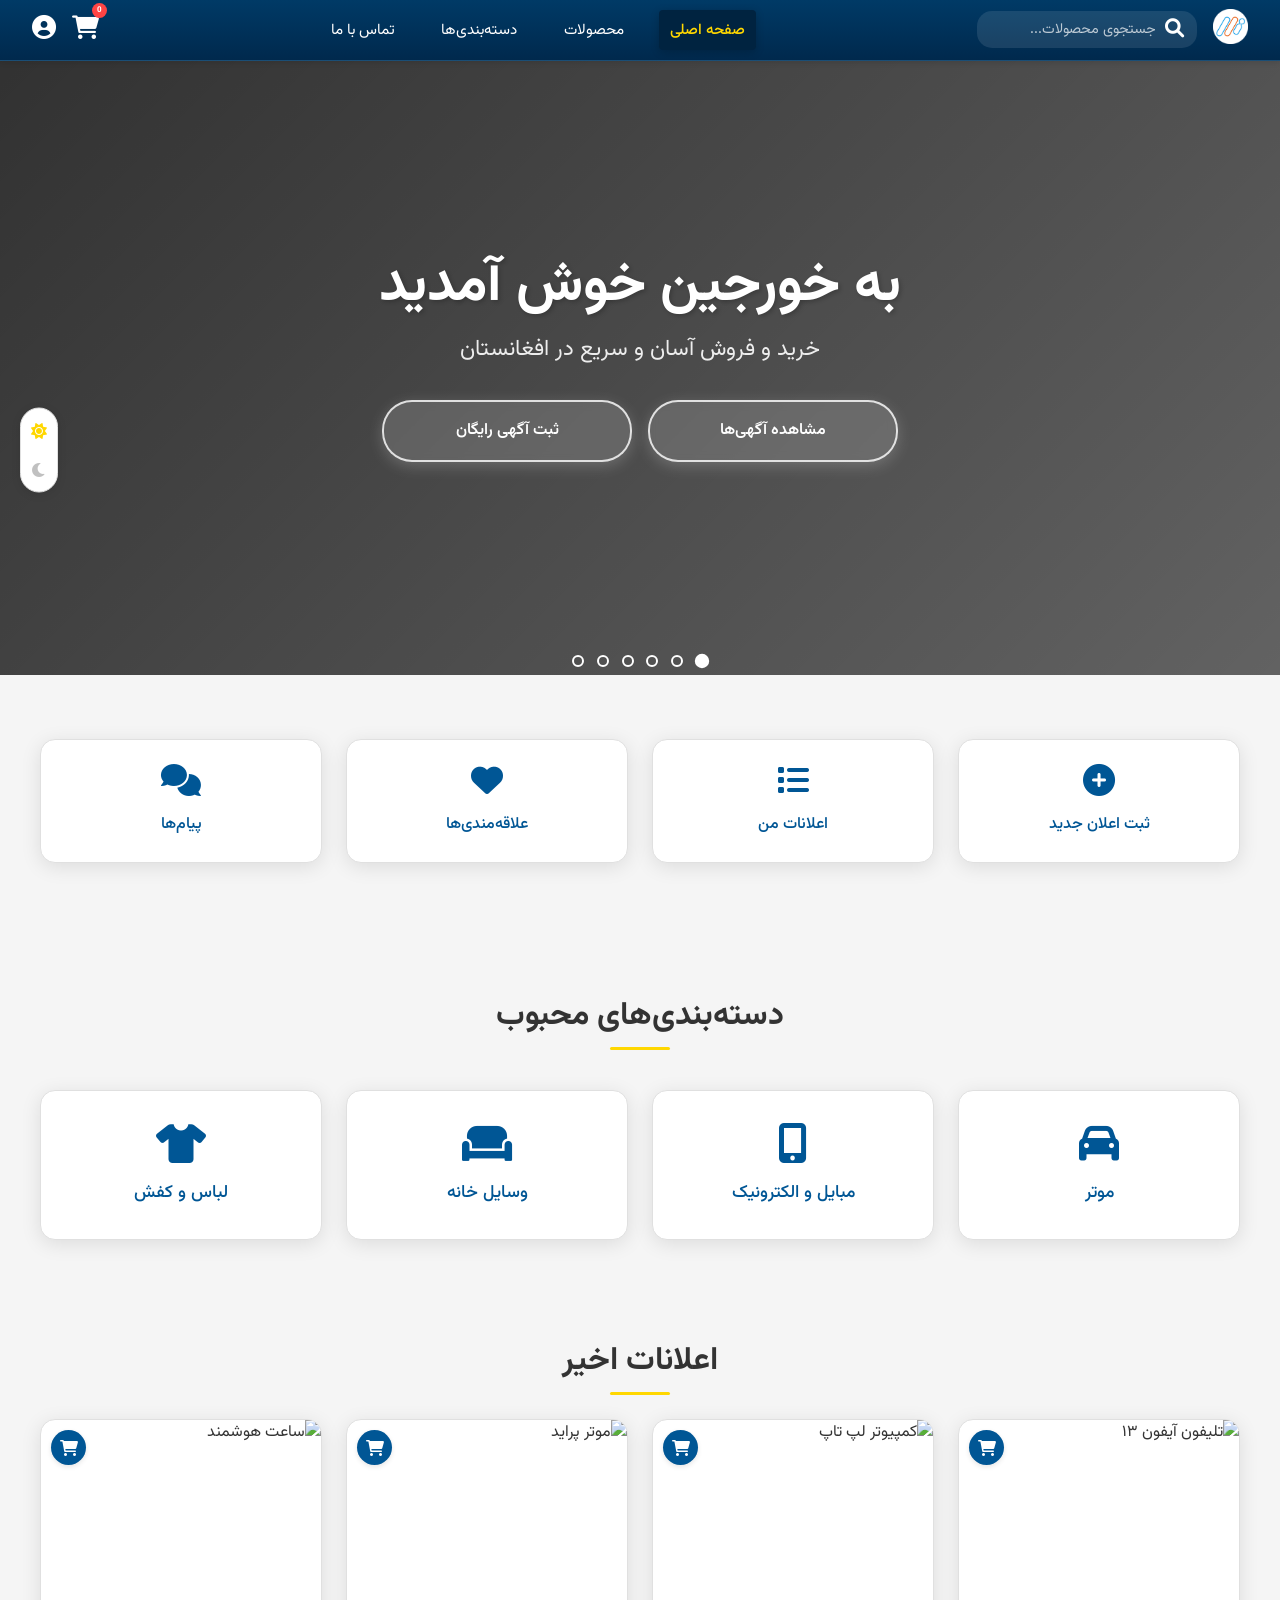
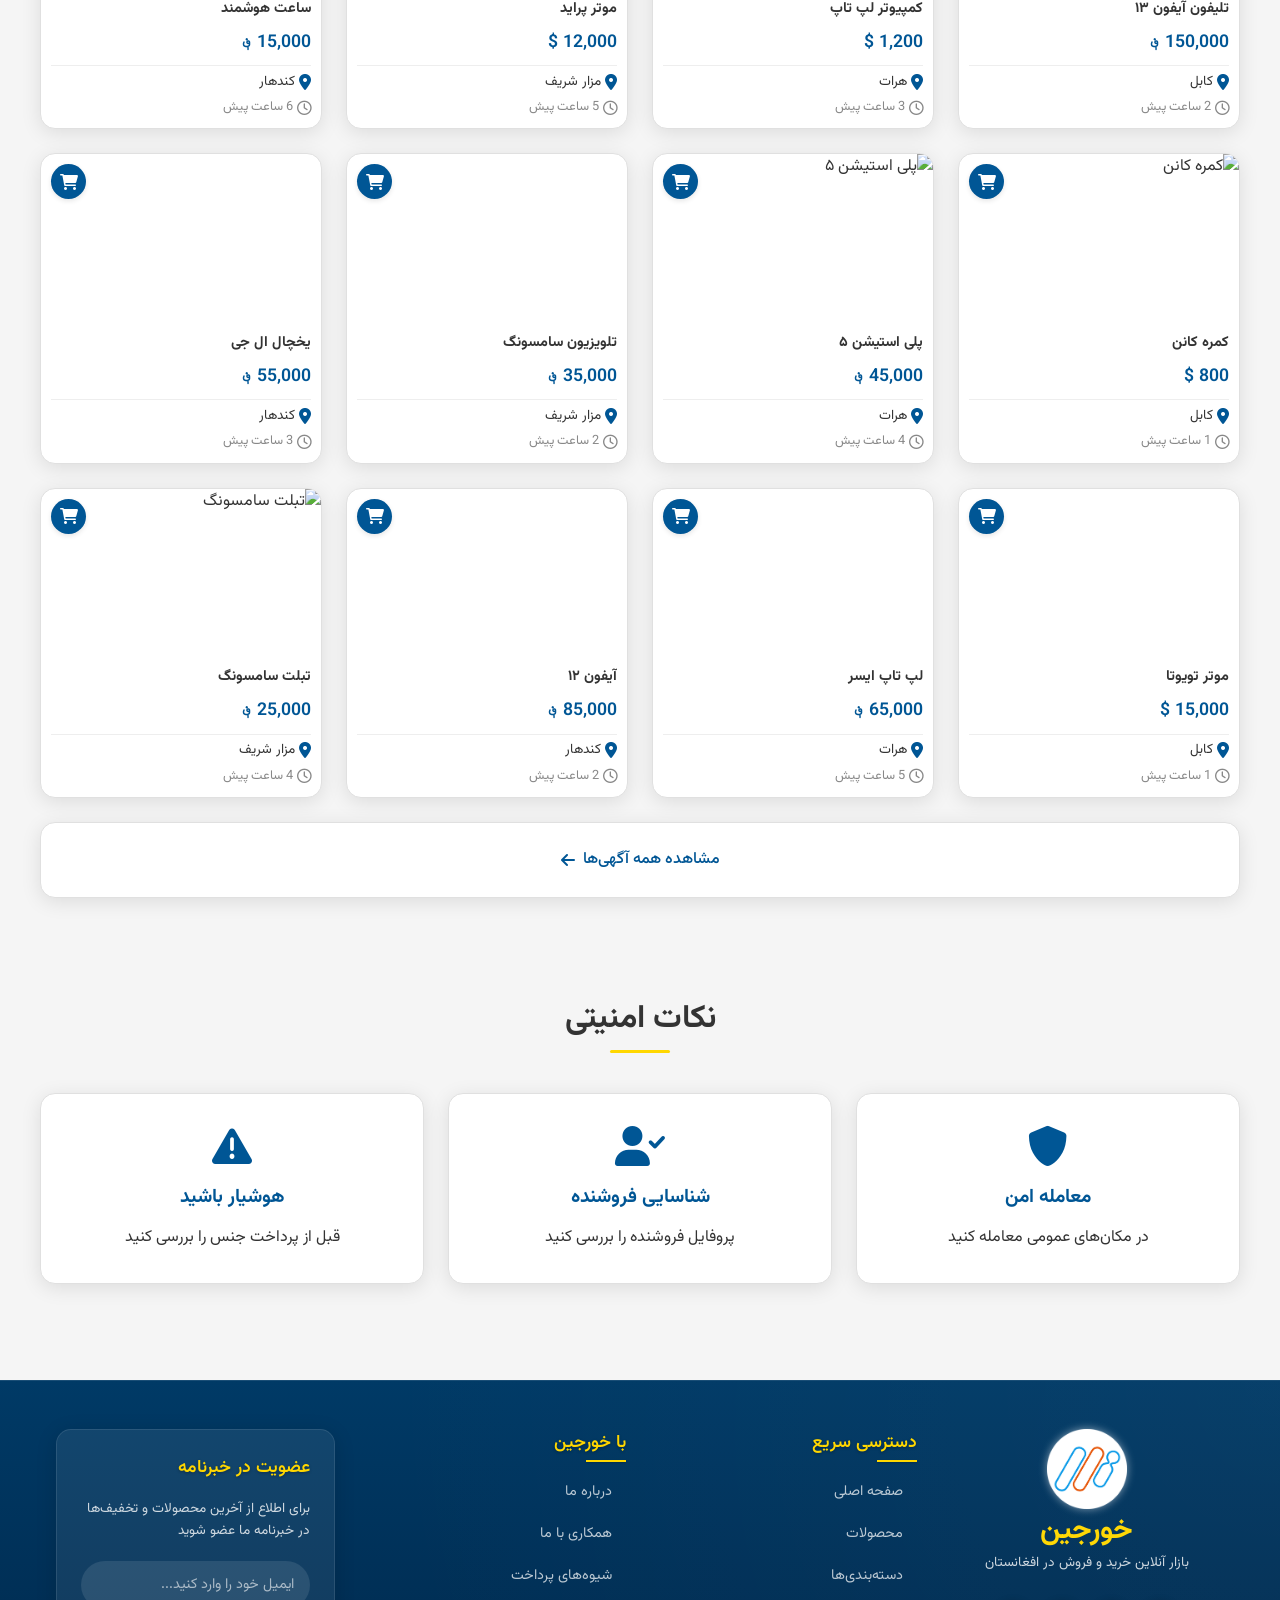
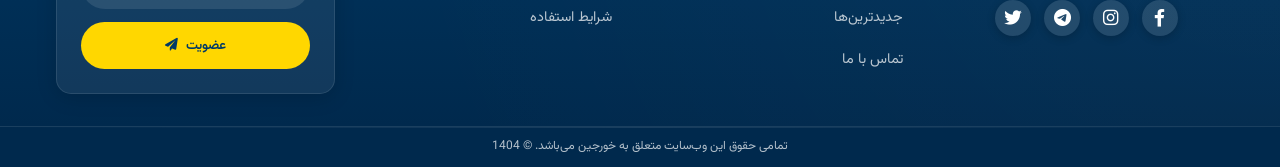
==== index.html @ 9fa18305 "initial commit of marketplace website" ====
<!DOCTYPE html>
<html lang="fa" dir="rtl">
<head>
    <meta charset="UTF-8">
    <meta name="viewport" content="width=device-width, initial-scale=1.0">
    <title>خورجین - بازار آنلاین</title>
    <link rel="stylesheet" href="css/header.css">
    <link rel="stylesheet" href="css/styles.css">
    <link rel="stylesheet" href="https://cdnjs.cloudflare.com/ajax/libs/font-awesome/6.0.0/css/all.min.css">
    <link href="https://fonts.googleapis.com/css2?family=Vazirmatn:wght@400;500;600;700&display=swap" rel="stylesheet">
    <style>
        .spinner {
            width: 40px;
            height: 40px;
            border: 4px solid #f3f3f3;
            border-top: 4px solid #005695;
            border-radius: 50%;
            animation: spin 1s linear infinite;
        }
        @keyframes spin {
            0% { transform: rotate(0deg); }
            100% { transform: rotate(360deg); }
        }
    </style>
</head>
<body>
    <!-- Header -->
    <header class="header">
        <div class="header-top">
            <div class="left-section">
                <div class="logo">
                    <a href="index.html">
                        <img src="uploads/images/logo round web.png" alt="لوگو" class="logo">
                    </a>
                </div>
                <div class="search-container tablet-search">
                    <div class="search-icon">
                        <i class="fas fa-search"></i>
                    </div>
                    <input type="text" placeholder="جستجوی محصولات..." class="search-input">
                </div>
            </div>
            
            <div class="center-section">
                <nav class="nav-menu">
                    <ul>
                        <li><a href="index.html" class="active">صفحه اصلی</a></li>
                        <li><a href="products.html">محصولات</a></li>
                        <li><a href="categories.html">دسته‌بندی‌ها</a></li>
                        <li><a href="contact.html">تماس با ما</a></li>
                    </ul>
                </nav>
            </div>
            
            <div class="right-section">
                <a href="cart.html" class="cart-icon">
                    <i class="fas fa-shopping-cart"></i>
                    <span class="cart-badge">0</span>
                </a>
                <a href="profile.html" class="profile-icon">
                    <i class="fas fa-user-circle"></i>
                </a>
                <button class="hamburger-menu">
                    <i class="fas fa-bars"></i>
                </button>
            </div>
        </div>
    </header>

    <!-- Theme Toggle Bar -->
    <div class="theme-toggle-container" id="theme-toggle">
        <div class="theme-icons">
            <i class="fas fa-sun"></i>
            <i class="fas fa-moon"></i>
        </div>
    </div>

    <!-- Hero Section -->
    <section class="hero">
        <div class="hero-slider">
           
            <div class="slide" style="background-image: url('https://images.pexels.com/photos/16005007/pexels-photo-16005007.jpeg');">
                <div class="slide-overlay"></div>
            </div>
            <div class="slide" style="background-image: url('https://images.pexels.com/photos/205421/pexels-photo-205421.jpeg');">
                <div class="slide-overlay"></div>
            </div>
            <div class="slide" style="background-image: url('https://images.pexels.com/photos/30657921/pexels-photo-30657921.jpeg');">
                <div class="slide-overlay"></div>
            </div>
            <div class="slide" style="background-image: url('https://images.pexels.com/photos/276528/pexels-photo-276528.jpeg');">
                <div class="slide-overlay"></div>
            </div>
            <div class="slide" style="background-image: url('https://images.pexels.com/photos/325876/pexels-photo-325876.jpeg');">
                <div class="slide-overlay"></div>
            </div>
            <div class="slide" style="background-image: url('https://images.pexels.com/photos/106399/pexels-photo-106399.jpeg');">
                <div class="slide-overlay"></div>
            </div>
        </div>
        <div class="hero-content">
            <h1>به خورجین خوش آمدید</h1>
            <p>خرید و فروش آسان و سریع در افغانستان</p>
            <div class="hero-buttons">
                <a href="browse.html" class="cta-button primary">مشاهده آگهی‌ها</a>
                <a href="post.html" class="cta-button secondary">ثبت آگهی رایگان</a>
            </div>
        </div>
        <div class="slider-nav">
            <button class="nav-dot active" data-slide="0"></button>
            <button class="nav-dot" data-slide="1"></button>
            <button class="nav-dot" data-slide="2"></button>
            <button class="nav-dot" data-slide="3"></button>
            <button class="nav-dot" data-slide="4"></button>
            <button class="nav-dot" data-slide="5"></button>
        </div>
    </section>

    <!-- Quick Actions -->
    <section class="quick-actions">
        <div class="action-grid">
            <a href="sell.html" class="action-card">
                <i class="fas fa-plus-circle"></i>
                <span>ثبت اعلان جدید</span>
            </a>
            <a href="my-listings.html" class="action-card">
                <i class="fas fa-list"></i>
                <span>اعلانات من</span>
            </a>
            <a href="favorites.html" class="action-card">
                <i class="fas fa-heart"></i>
                <span>علاقه‌مندی‌ها</span>
            </a>
            <a href="messages.html" class="action-card">
                <i class="fas fa-comments"></i>
                <span>پیام‌ها</span>
            </a>
        </div>
    </section>

    <!-- Popular Categories -->
    <section class="popular-categories">
        <h2>دسته‌بندی‌های محبوب</h2>
        <div class="categories-grid">
            <a href="category-vehicles.html" class="category-card">
                <i class="fas fa-car"></i>
                <span>موتر</span>
            </a>
            <a href="category-electronics.html" class="category-card">
                <i class="fas fa-mobile-alt"></i>
                <span>مبایل و الکترونیک</span>
            </a>
            <a href="category-furniture.html" class="category-card">
                <i class="fas fa-couch"></i>
                <span>وسایل خانه</span>
            </a>
            <a href="category-fashion.html" class="category-card">
                <i class="fas fa-tshirt"></i>
                <span>لباس و کفش</span>
            </a>
        </div>
    </section>

    <!-- Recent Listings -->
    <section class="recent-listings">
        <div class="section-header">
            <h2>اعلانات اخیر</h2>
        </div>
        <div class="listings-grid">
            <!-- Listings and view-all button will be dynamically added here -->
        </div>
    </section>

    <!-- Safety Tips -->
    <section class="safety-tips">
        <h2>نکات امنیتی</h2>
        <div class="tips-container">
            <div class="tip-card">
                <i class="fas fa-shield-alt"></i>
                <h3>معامله امن</h3>
                <p>در مکان‌های عمومی معامله کنید</p>
            </div>
            <div class="tip-card">
                <i class="fas fa-user-check"></i>
                <h3>شناسایی فروشنده</h3>
                <p>پروفایل فروشنده را بررسی کنید</p>
            </div>
            <div class="tip-card">
                <i class="fas fa-exclamation-triangle"></i>
                <h3>هوشیار باشید</h3>
                <p>قبل از پرداخت جنس را بررسی کنید</p>
            </div>
        </div>
    </section>

    <!-- Footer -->
    <footer class="footer">
        <div class="footer-top">
            <div class="container">
                <div class="footer-top-content">
                    <div class="footer-logo">
                        <img src="uploads/images/logo round web.png" alt="لوگوی خورجین">
                        <h3>خورجین</h3>
                        <p>بازار آنلاین خرید و فروش در افغانستان</p>
                        <div class="social-icons">
                            <a href="#" class="social-icon" aria-label="فیسبوک"><i class="fab fa-facebook-f"></i></a>
                            <a href="#" class="social-icon" aria-label="اینستاگرام"><i class="fab fa-instagram"></i></a>
                            <a href="#" class="social-icon" aria-label="تلگرام"><i class="fab fa-telegram"></i></a>
                            <a href="#" class="social-icon" aria-label="توییتر"><i class="fab fa-twitter"></i></a>
                        </div>
                    </div>
                    
                    <div class="footer-links">
                        <div class="footer-links-column">
                            <h4>دسترسی سریع</h4>
                            <ul>
                                <li><a href="index.html">صفحه اصلی</a></li>
                                <li><a href="products.html">محصولات</a></li>
                                <li><a href="categories.html">دسته‌بندی‌ها</a></li>
                                <li><a href="listings.html">جدیدترین‌ها</a></li>
                                <li><a href="contact.html">تماس با ما</a></li>
                            </ul>
                        </div>
                        
                        <div class="footer-links-column">
                            <h4>با خورجین</h4>
                            <ul>
                                <li><a href="about.html">درباره ما</a></li>
                                <li><a href="careers.html">همکاری با ما</a></li>
                                <li><a href="payment.html">شیوه‌های پرداخت</a></li>
                                <li><a href="terms.html">شرایط استفاده</a></li>
                            </ul>
                        </div>
                    </div>
                    
                    <div class="footer-newsletter">
                        <h4>عضویت در خبرنامه</h4>
                        <p>برای اطلاع از آخرین محصولات و تخفیف‌ها در خبرنامه ما عضو شوید</p>
                        <form class="newsletter-form">
                            <input type="email" placeholder="ایمیل خود را وارد کنید..." required>
                            <button type="submit">عضویت <i class="fas fa-paper-plane"></i></button>
                        </form>
                    </div>
                </div>
            </div>
        </div>
        
        <div class="footer-bottom">
            <div class="container">
                <p class="copyright">
                    تمامی حقوق این وب‌سایت متعلق به خورجین می‌باشد. &copy; 1404
                </p>
            </div>
        </div>
    </footer>

    <script src="js/script.js"></script>
</body>
</html>
---- css/header.css ----
/* Reset and Base Styles */
* {
    margin: 0;
    padding: 0;
    box-sizing: border-box;
    font-family: 'Vazirmatn', sans-serif;
}

:root {
    --header-bg: #003A66;
    --header-text: #FFF;
    --menu-bg: #003A66;
    --menu-hover-bg: #002340;
    --menu-hover-text: #FFD700;
    --search-bg: rgba(255, 255, 255, 0.1);
    --search-text: #FFFFFF;
    --search-placeholder: rgba(255, 255, 255, 0.7);
    --header-secondary-bg: #00294D;
    --header-border: rgba(255, 255, 255, 0.1);
}

[data-theme="dark"] {
    --header-bg: #0A1929;
    --header-text: #FFFFFF;
    --menu-bg: #0A1929;
    --menu-hover-bg: #050D18;
    --menu-hover-text: #FFD700;
    --search-bg: rgba(255, 255, 255, 0.1);
    --search-text: #FFFFFF;
    --search-placeholder: rgba(255, 255, 255, 0.7);
    --header-secondary-bg: #061018;
    --header-border: rgba(255, 255, 255, 0.07);
}

body {
    background-color: var(--bg-color, #f5f5f5);
    padding-top: 45px; /* Adjusted to match the actual header height. */
}

/* Header Container Styles */
.header {
    background-color: var(--header-bg);
    background: linear-gradient(to bottom, var(--header-bg), var(--header-secondary-bg));
    padding: 0.2rem 0.4rem;
    box-shadow: 0 2px 5px var(--shadow-color, rgba(0, 0, 0, 0.1));
    width: 100%;
    position: fixed;
    top: 0;
    left: 0;
    z-index: 1000;
    display: block;
    border-bottom: 1px solid var(--header-border);
}

/* Header transition styles */
.header-transition {
    transition: transform 0.3s ease;
}

.header-hidden {
    transform: translateY(-100%);
}

/* Header Layout Structure */
.header-top {
    display: flex;
    justify-content: space-between;
    align-items: center;
    padding: 0.2rem 0;
}

.left-section {
    flex: 0 0 auto;
    display: flex;
    align-items: center;
    gap: 1rem;
}

.center-section {
    flex: 1;
    display: flex;
    justify-content: center;
    align-items: center;
}

.right-section {
    flex: 0 0 auto;
    display: flex;
    align-items: center;
    gap: 1rem;
}

/* Logo Styles */
.logo img {
    width: 30px;
    margin-top: 0.15rem;
}

/* Search Container Styles */
.search-container {
    display: flex;
    align-items: center;
    background-color: var(--search-bg);
    border-radius: 15px;
    padding: 0.15rem 0.6rem;
    width: 180px;
    margin: 0 auto;
}

.search-icon {
    color: var(--header-text);
    font-size: 1rem;
    transition: color 0.3s ease;
}

.search-input {
    background: none;
    border: none;
    color: var(--search-text);
    font-size: 0.8rem;
    width: 100%;
    margin-right: 0.6rem;
    outline: none;
    font-family: 'Vazirmatn', sans-serif;
}

.search-input::placeholder {
    color: var(--search-placeholder);
    font-size: 0.8rem;
}

.search-icon:hover {
    color: var(--secondary-color, #FFD700);
}

/* Navigation Menu Styles */
.nav-menu {
    display: block;
    background-color: var(--header-secondary-bg);
    padding: 0.3rem;
    border-radius: 0 0 12px 12px;
    position: absolute;
    top: 100%;
    left: 0;
    right: 0;
    z-index: 1000;
    opacity: 0;
    visibility: hidden;
    transform: translateY(-10px);
    transition: all 0.3s ease;
    pointer-events: none;
    box-shadow: 0 4px 6px var(--shadow-color, rgba(0, 0, 0, 0.1));
    border: 1px solid var(--header-border);
    border-top: none;
}

.nav-menu.active {
    opacity: 1;
    visibility: visible;
    transform: translateY(0);
    pointer-events: auto;
}

.nav-menu ul {
    list-style: none;
    display: flex;
    flex-direction: row;
    justify-content: center;
    gap: 1rem;
}

.nav-menu a {
    color: var(--header-text);
    text-decoration: none;
    font-size: 0.8rem;
    padding: 0.4rem 0.6rem;
    display: block;
    border-radius: 4px;
    transition: all 0.3s ease;
}

.nav-menu a:hover {
    background-color: var(--menu-hover-bg);
    color: var(--menu-hover-text);
    box-shadow: 0 2px 8px rgba(0, 0, 0, 0.2);
}

.nav-menu a.active {
    background-color: var(--menu-hover-bg);
    color: var(--menu-hover-text);
    font-weight: 500;
    box-shadow: 0 2px 8px rgba(0, 0, 0, 0.2);
}

/* Icon Styles */
.hamburger-menu {
    color: var(--header-text);
    font-size: 1.1rem;
    transition: color 0.3s ease;
    background: none;
    border: none;
    cursor: pointer;
    padding: 0;
}

.hamburger-menu:hover {
    color: var(--secondary-color, #FFD700);
    background: none;
}

.cart-icon {
    color: var(--header-text);
    font-size: 1.1rem;
    transition: color 0.3s ease;
    position: relative;
}

.cart-icon:hover {
    color: var(--secondary-color, #FFD700);
}

.profile-icon {
    color: var(--header-text);
    font-size: 1.1rem;
    transition: color 0.3s ease;
}

.profile-icon:hover {
    color: var(--secondary-color, #FFD700);
}

/* Cart Badge Styles */
.cart-badge {
    position: absolute;
    top: -8px;
    right: -8px;
    background-color: #FF4444;
    color: white;
    border-radius: 50%;
    padding: 0;
    font-size: 0.5rem;
    min-width: 15px;
    height: 15px;
    display: inline-flex;
    align-items: center;
    justify-content: center;
    line-height: 1;
    font-weight: bold;
}

/* Desktop Styles (769px and above) */
@media (min-width: 769px) {
    .header {
        padding: 0.2rem 2rem;
        background: linear-gradient(to bottom, var(--header-bg), var(--header-secondary-bg));
    }

    .nav-menu {
        display: block;
        position: static;
        background: none;
        padding: 0;
        border-radius: 0;
        opacity: 1;
        visibility: visible;
        transform: none;
        transition: none;
        pointer-events: auto;
        box-shadow: none;
        border: none;
    }

    .nav-menu ul {
        gap: 1.5rem;
    }

    .nav-menu a {
        font-size: 0.95rem;
        padding: 0.5rem 0.7rem;
    }

    .hamburger-menu {
        display: none;
    }

    .search-container {
        width: 220px;
        margin: 0;
        padding: 0.2rem 0.8rem;
    }

    .search-input {
        font-size: 0.9rem;
    }

    .search-input::placeholder {
        font-size: 0.9rem;
    }

    .search-icon {
        font-size: 1.2rem;
    }

    .logo img {
        width: 35px;
    }

    .cart-icon, .profile-icon {
        font-size: 1.5rem;
    }
}

/* Large Desktop Styles (1440px and above) */
@media (min-width: 1440px) {
    .header {
        padding: 0.3rem 2.5rem;
    }

    body {
        padding-top: 55px;
    }

    .logo img {
        width: 40px;
    }

    .search-container {
        width: 260px;
        padding: 0.25rem 0.9rem;
    }

    .search-input {
        font-size: 1rem;
    }

    .search-input::placeholder {
        font-size: 1rem;
    }

    .search-icon {
        font-size: 1.3rem;
    }

    .nav-menu a {
        font-size: 1rem;
        padding: 0.5rem 0.8rem;
    }

    .nav-menu ul {
        gap: 1.8rem;
    }

    .cart-icon, .profile-icon {
        font-size: 1.6rem;
    }

    .cart-badge {
        font-size: 0.6rem;
        min-width: 18px;
        height: 18px;
        top: -9px;
        right: -9px;
        padding: 0;
    }
}

/* Tablet Styles (481px to 768px) */
@media (min-width: 481px) and (max-width: 768px) {
    .header {
        padding: 0.2rem 1rem;
        background: linear-gradient(to bottom, var(--header-bg), var(--header-secondary-bg));
    }

    .nav-menu {
        background-color: var(--header-secondary-bg);
        padding: 0.3rem;
        border-radius: 0 0 12px 12px;
        display: block;
        border: 1px solid var(--header-border);
        border-top: none;
        box-shadow: 0 4px 15px rgba(0, 0, 0, 0.15);
    }
    
    .nav-menu ul {
        flex-direction: column;
        gap: 0.3rem;
    }

    .nav-menu a {
        color: var(--header-text);
        font-size: 0.8rem;
        padding: 0.4rem 0.6rem;
    }

    .nav-menu a:hover {
        background-color: var(--menu-hover-bg);
        color: var(--menu-hover-text);
    }

    .nav-menu a.active {
        background-color: var(--menu-hover-bg);
        color: var(--menu-hover-text);
    }

    .hamburger-menu {
        display: block;
        font-size: 1.3rem;
    }

    .search-container {
        width: 160px;
        margin: 0;
        padding: 0.15rem 0.6rem;
    }

    .search-input {
        font-size: 0.75rem;
    }

    .search-input::placeholder {
        font-size: 0.75rem;
    }

    .cart-icon, .profile-icon {
        font-size: 1.4rem;
    }
}

/* Mobile Styles (up to 480px) */
@media (max-width: 480px) {
    .header {
        padding: 0.2rem 1rem;
        background: linear-gradient(to bottom, var(--header-bg), var(--header-secondary-bg));
    }

    .nav-menu {
        background-color: var(--header-secondary-bg);
        padding: 0.3rem;
        border-radius: 0 0 12px 12px;
        display: block;
        border: 1px solid var(--header-border);
        border-top: none;
        box-shadow: 0 4px 15px rgba(0, 0, 0, 0.15);
    }
    
    .nav-menu ul {
        flex-direction: column;
        gap: 0.3rem;
    }

    .nav-menu a {
        color: var(--header-text);
        font-size: 0.8rem;
        padding: 0.4rem 0.6rem;
    }

    .nav-menu a:hover {
        background-color: var(--menu-hover-bg);
        color: var(--menu-hover-text);
    }

    .nav-menu a.active {
        background-color: var(--menu-hover-bg);
        color: var(--menu-hover-text);
    }

    .hamburger-menu {
        display: block;
        font-size: 1.1rem;
    }

    .search-container {
        width: 140px;
        padding: 0.15rem 0.5rem;
    }

    .search-input {
        font-size: 0.7rem;
    }

    .search-input::placeholder {
        font-size: 0.7rem;
    }

    .cart-icon, .profile-icon {
        font-size: 1.2rem;
    }
}
---- css/styles.css ----
/* Reset and Base Styles */
* {
    margin: 0;
    padding: 0;
    box-sizing: border-box;
    font-family: 'Vazirmatn', sans-serif;
    transition: background-color 0.3s ease, color 0.3s ease;
}

:root {
    /* Light Theme Variables */
    --primary-color: #005695;
    --secondary-color: #FFD700;
    --accent-color: #FF4444;
    --text-color: #333;
    --bg-color: #f5f5f5;
    --card-bg: #ffffff;
    --header-bg: #003A66;
    --header-text: #ffffff;
    --border-color: #e0e0e0;
    --shadow-color: rgba(0, 0, 0, 0.1);
    --light-gray: #f5f5f5;
    --border-radius: 15px;
    --box-shadow: 0 4px 20px rgba(0, 0, 0, 0.1);
    --transition: all 0.3s cubic-bezier(0.4, 0, 0.2, 1);
    --footer-bg: #003A66;
    --footer-text: #fff;
    --footer-secondary-bg: #00294D;
    --footer-border: rgba(255, 255, 255, 0.1);
    --header-secondary-bg: #00294D;
    --header-border: rgba(255, 255, 255, 0.1);
}

/* Dark Theme Variables */
[data-theme="dark"] {
    --primary-color: #2196F3;
    --secondary-color: #FFD700;
    --accent-color: #FF4444;
    --text-color: #ffffff;
    --bg-color: #121212;
    --card-bg: #1E1E1E;
    --header-bg: #0A1929;
    --header-text: #ffffff;
    --border-color: #333333;
    --shadow-color: rgba(0, 0, 0, 0.3);
    --light-gray: #1E1E1E;
    --footer-bg: #0A1929;
    --footer-text: #fff;
    --footer-secondary-bg: #061018;
    --footer-border: rgba(255, 255, 255, 0.07);
    --header-secondary-bg: #061018;
    --header-border: rgba(255, 255, 255, 0.07);
}

body {
    margin: 0;
    padding: 0;
    font-family: 'Vazirmatn', sans-serif;
    background-color: var(--bg-color);
    padding-top: 45px;
    color: var(--text-color);
    line-height: 1.6;
    transition: background-color 0.3s ease;
}

/* Section Styles */
section {
    padding: 2rem 1rem;
    position: relative;
    overflow: hidden;
}

h2 {
    text-align: center;
    color: var(--text-color);
    margin-bottom: 2rem;
    font-size: 1.8rem;
    position: relative;
    display: inline-block;
    margin-left: auto;
    margin-right: auto;
}

h2::after {
    content: '';
    position: absolute;
    bottom: -8px;
    left: 50%;
    transform: translateX(-50%);
    width: 60px;
    height: 3px;
    background: var(--secondary-color);
    border-radius: 2px;
}

/* Add this to ensure all section headers are centered */
section > h2 {
    width: 100%;
    text-align: center;
    display: block;
}

/* Hero Section */
.hero {
    position: relative;
    min-height: 60vh;
    display: flex;
    align-items: center;
    justify-content: center;
    text-align: center;
    color: #fff;
    padding: 2rem 1rem;
    overflow: hidden;
}

.hero-slider {
    position: absolute;
    top: 0;
    left: 0;
    width: 100%;
    height: 100%;
}

.slide {
    position: absolute;
    top: 0;
    left: 0;
    width: 100%;
    height: 100%;
    opacity: 0;
    transition: opacity 1s ease-in-out;
    background-size: cover;
    background-position: center;
}

.slide.active {
    opacity: 1;
}

.slide-overlay {
    position: absolute;
    top: 0;
    left: 0;
    width: 100%;
    height: 100%;
    background: linear-gradient(135deg, 
        rgba(0, 0, 0, 0.8), 
        rgba(0, 0, 0, 0.6)
    );
}

[data-theme="dark"] .slide-overlay {
    background: linear-gradient(135deg, 
        rgba(0, 0, 0, 0.9), 
        rgba(0, 0, 0, 0.7)
    );
}

.hero-content {
    max-width: 100%;
    position: relative;
    z-index: 2;
    animation: fadeInUp 1s ease-out;
    color: var(--header-text);
}

.hero h1 {
    font-size: 2.5rem;
    margin-bottom: 1rem;
    text-shadow: 2px 2px 4px rgba(0, 0, 0, 0.2);
    line-height: 3.6rem;
}

.hero p {
    font-size: 1.2rem;
    margin-bottom: 2rem;
    opacity: 0.9;
}

.hero-buttons {
    display: flex;
    flex-direction: column;
    gap: 1rem;
    align-items: center;
    margin-top: 1rem;
}

.cta-button {
    display: inline-block;
    padding: 1rem 2rem;
    text-decoration: none;
    border-radius: 30px;
    font-weight: 600;
    width: 100%;
    max-width: 250px;
    text-align: center;
    transition: var(--transition);
    position: relative;
    overflow: hidden;
    background-color: rgba(255, 255, 255, 0.15);
    color: #fff;
    border: 2px solid rgba(255, 255, 255, 0.8);
    backdrop-filter: blur(5px);
    box-shadow: 0 4px 15px rgba(255, 255, 255, 0.2);
}

.cta-button::before {
    content: '';
    position: absolute;
    top: 0;
    left: -100%;
    width: 50%;
    height: 100%;
    background: linear-gradient(
        90deg,
        transparent,
        rgba(255, 255, 255, 0.4),
        transparent
    );
    animation: lightBeam 2s linear infinite;
}

@keyframes lightBeam {
    0% {
        left: -50%;
    }
    100% {
        left: 150%;
    }
}

.cta-button:hover {
    transform: translateY(-3px);
    box-shadow: 0 6px 20px rgba(255, 255, 255, 0.3);
    background-color: rgba(255, 255, 255, 0.25);
}

/* Remove individual button styles since they're now the same */
.cta-button.primary,
.cta-button.secondary {
    background-color: rgba(255, 255, 255, 0.15);
    color: #fff;
    border: 2px solid rgba(255, 255, 255, 0.8);
    backdrop-filter: blur(5px);
}

/* Quick Actions */
.action-grid {
    display: grid;
    grid-template-columns: repeat(2, 1fr);
    gap: 1.5rem;
    max-width: 100%;
    margin: 0 auto;
}

.action-card {
    background: var(--card-bg);
    padding: 1.5rem;
    border-radius: var(--border-radius);
    text-align: center;
    text-decoration: none;
    color: var(--primary-color);
    box-shadow: 0 4px 20px var(--shadow-color);
    transition: var(--transition);
    position: relative;
    overflow: hidden;
    border: 1px solid var(--border-color);
}

.action-card::before {
    content: '';
    position: absolute;
    top: 0;
    left: 0;
    width: 100%;
    height: 100%;
    background: linear-gradient(135deg, var(--primary-color), var(--secondary-color));
    opacity: 0;
    transition: var(--transition);
    z-index: 0;
}

.action-card:hover::before {
    opacity: 0.1;
}

.action-card i {
    font-size: 2rem;
    margin-bottom: 1rem;
    transition: all 0.4s ease;
    display: inline-block;
    transform-style: preserve-3d;
}

.action-card:hover i {
    animation: singleFlip 0.4s ease;
    color: var(--secondary-color);
}

@keyframes singleFlip {
    0% {
        transform: scaleX(1);
    }
    50% {
        transform: scaleX(-1);
    }
    100% {
        transform: scaleX(1);
    }
}

.action-card span {
    display: block;
    font-size: 1rem;
    font-weight: 500;
    position: relative;
    z-index: 1;
}

.action-card:hover {
    transform: translateY(-5px);
    box-shadow: 0 8px 25px rgba(0,0,0,0.15);
}

/* Popular Categories */
.categories-grid {
    display: grid;
    grid-template-columns: repeat(2, 1fr);
    gap: 1.5rem;
    max-width: 100%;
    margin: 0 auto;
}

.category-card {
    background: var(--card-bg);
    padding: 2rem 1.5rem;
    border-radius: var(--border-radius);
    text-align: center;
    text-decoration: none;
    color: var(--primary-color);
    box-shadow: 0 4px 20px var(--shadow-color);
    transition: var(--transition);
    position: relative;
    overflow: hidden;
    border: 1px solid var(--border-color);
}

.category-card::after {
    content: '';
    position: absolute;
    bottom: 0;
    left: 0;
    width: 100%;
    height: 4px;
    background: var(--secondary-color);
    transform: scaleX(0);
    transform-origin: right;
    transition: var(--transition);
}

.category-card:hover::after {
    transform: scaleX(1);
    transform-origin: left;
}

.category-card i {
    font-size: 2.5rem;
    margin-bottom: 1rem;
    color: var(--primary-color);
    transition: all 0.4s ease;
    display: inline-block;
    transform-style: preserve-3d;
}

.category-card:hover i {
    animation: singleFlip 0.4s ease;
    color: var(--secondary-color);
}

.category-card span {
    display: block;
    font-size: 1.1rem;
    font-weight: 500;
}

.category-card:hover {
    transform: translateY(-5px);
    box-shadow: 0 8px 25px rgba(0,0,0,0.15);
}

/* Recent Listings */
.recent-listings {
    padding: 2rem 1rem;
    display: flex;
    flex-direction: column;
    align-items: center;
}

.section-header {
    margin-bottom: 2rem;
    text-align: center;
    width: 100%;
    max-width: 1200px;
}

.section-header h2 {
    margin-bottom: 0;
    display: inline-block;
}

.listings-grid {
    display: grid;
    grid-template-columns: repeat(2, 1fr);
    gap: 1.5rem;
    width: 100%;
    max-width: 1200px;
    margin: 0 auto;
    padding: 0 1rem;
}

.view-all {
    grid-column: span 2;
    color: var(--primary-color);
    text-decoration: none;
    font-weight: 500;
    transition: var(--transition);
    position: relative;
    text-align: center;
    padding: 1.5rem;
    background: var(--card-bg);
    border-radius: var(--border-radius);
    box-shadow: 0 4px 20px var(--shadow-color);
    display: flex;
    align-items: center;
    justify-content: center;
    gap: 0.5rem;
    border: 1px solid var(--border-color);
}

.view-all::after {
    content: '';
    position: absolute;
    bottom: -2px;
    left: 0;
    width: 100%;
    height: 2px;
    background: var(--secondary-color);
    transform: scaleX(0);
    transform-origin: right;
    transition: var(--transition);
}

.view-all:hover {
    transform: translateY(-5px);
    box-shadow: 0 8px 25px var(--shadow-color);
}

.view-all:hover::after {
    transform: scaleX(1);
    transform-origin: left;
}

/* Add arrow icon */
.view-all i {
    transition: var(--transition);
}

.view-all:hover i {
    transform: translateX(-5px);
}

/* Listing Cards */
.listing-card {
    background: var(--card-bg);
    border-radius: var(--border-radius);
    overflow: hidden;
    box-shadow: var(--box-shadow);
    text-decoration: none;
    color: var(--text-color);
    transition: var(--transition);
    display: flex;
    flex-direction: column;
    height: 100%;
    position: relative;
    border: 1px solid var(--border-color);
}

.listing-card:hover {
    transform: translateY(-5px);
    box-shadow: 0 8px 25px rgba(0,0,0,0.15);
}

.listing-image {
    position: relative;
    width: 100%;
    padding-top: 60%; /* Reduced from 65% */
    overflow: hidden;
}

.listing-image img {
    position: absolute;
    top: 0;
    left: 0;
    width: 100%;
    height: 100%;
    object-fit: cover;
    transition: transform 0.3s ease;
}

.listing-card:hover .listing-image img {
    transform: scale(1.05);
}

.listing-info {
    padding: 0.6rem; /* Reduced from 0.7rem */
    display: flex;
    flex-direction: column;
    gap: 0.2rem; /* Reduced from 0.3rem */
    flex-grow: 1;
}

.listing-info h3 {
    font-size: 0.9rem;
    margin: 0;
    color: var(--text-color);
    display: -webkit-box;
    -webkit-line-clamp: 2;
    -webkit-box-orient: vertical;
    overflow: hidden;
    text-overflow: ellipsis;
    line-height: 1.5;
}

.price-container {
    margin-top: 0.2rem; /* Changed from auto to specific small value */
    padding-top: 0.2rem; /* Reduced from 0.3rem */
}

.listing-price {
    font-size: 1.1rem;
    font-weight: 600;
    color: var(--primary-color);
    margin: 0;
}

.listing-meta {
    display: flex;
    flex-direction: column;
    gap: 0.2rem; /* Reduced from 0.3rem */
    font-size: 0.85rem;
    color: #666;
    margin-top: 0.3rem; /* Reduced from 0.5rem */
    padding-top: 0.3rem; /* Reduced from 0.5rem */
    border-top: 1px solid #eee;
}

.location {
    display: flex;
    align-items: center;
    gap: 0.3rem; /* Reduced from 0.4rem */
    color: var(--text-color);
}

.location i {
    color: var(--primary-color);
    font-size: 1rem;
}

.date {
    display: flex;
    align-items: center;
    gap: 0.3rem; /* Reduced from 0.4rem */
    color: #888;
    font-size: 0.8rem;
}

.date::before {
    content: '\f017';  /* Clock icon */
    font-family: 'Font Awesome 5 Free';
    color: #888;
    font-size: 0.9rem;
}

/* Safety Tips */
.tips-container {
    display: grid;
    grid-template-columns: 1fr;
    gap: 1.5rem;
    max-width: 100%;
    margin: 0 auto;
}

.tip-card {
    background: var(--card-bg);
    padding: 2rem;
    border-radius: var(--border-radius);
    text-align: center;
    box-shadow: 0 4px 20px var(--shadow-color);
    transition: var(--transition);
    position: relative;
    overflow: hidden;
    border: 1px solid var(--border-color);
}

.tip-card::before {
    content: '';
    position: absolute;
    top: 0;
    left: 0;
    width: 100%;
    height: 4px;
    background: var(--secondary-color);
    transform: scaleX(0);
    transform-origin: right;
    transition: var(--transition);
}

.tip-card:hover::before {
    transform: scaleX(1);
    transform-origin: left;
}

.tip-card i {
    font-size: 2.5rem;
    color: var(--primary-color);
    margin-bottom: 1rem;
    transition: all 0.4s ease;
    display: inline-block;
    transform-style: preserve-3d;
}

.tip-card:hover i {
    animation: singleFlip 0.4s ease;
    color: var(--secondary-color);
}

.tip-card h3 {
    font-size: 1.2rem;
    color: var(--primary-color);
    margin-bottom: 0.8rem;
}

.tip-card p {
    font-size: 1rem;
    color: var(--text-color);
    line-height: 1.6;
}

/* Animations */
@keyframes fadeInUp {
    from {
        opacity: 0;
        transform: translateY(20px);
    }
    to {
        opacity: 1;
        transform: translateY(0);
    }
}

/* Tablet Styles */
@media (min-width: 481px) {
    section {
        padding: 3rem 1rem;
    }

    h2 {
        font-size: 2rem;
        margin-bottom: 3rem;
    }

    .hero h1 {
        font-size: 3rem;
    }

    .hero p {
        font-size: 1.3rem;
    }

    .hero-buttons {
        flex-direction: row;
        justify-content: center;
        margin-top: 1.5rem;
    }

    .action-grid,
    .categories-grid {
        grid-template-columns: repeat(4, 1fr);
    }

    .listings-grid {
        grid-template-columns: repeat(3, 1fr);
        padding: 0 2rem;
    }

    .view-all {
        grid-column: span 3;
    }

    .tips-container {
        grid-template-columns: repeat(3, 1fr);
    }
}

/* Desktop Styles */
@media (min-width: 769px) {
    body {
        padding-top: 45px;
    }
    section {
        padding: 4rem 2rem;
    }

    .hero {
        min-height: 70vh;
    }

    .hero h1 {
        font-size: 3.5rem;
    }

    .hero p {
        font-size: 1.4rem;
    }

    .action-grid,
    .categories-grid,
    .listings-grid,
    .tips-container {
        max-width: 1200px;
    }

    .listings-grid {
        grid-template-columns: repeat(4, 1fr);
        max-width: 1200px;
        padding: 0;
    }

    .view-all {
        grid-column: span 4;
    }

    .listing-info h3 {
        font-size: 0.9rem;
    }

    .hero-buttons {
        margin-top: 2rem;
    }
}

/* Large Desktop Styles */
@media (min-width: 1440px) {
    body {
        padding-top: 55px;
    }

    .section {
        padding: 3rem 0;
    }

    .container {
        max-width: 1400px;
        padding: 0 2.5rem;
    }

    .action-grid,
    .categories-grid,
    .listings-grid,
    .tips-container {
        max-width: 1400px;
        margin: 0 auto;
    }

    .listings-grid {
        grid-template-columns: repeat(5, 1fr);
        max-width: 1400px;
    }

    .view-all {
        grid-column: span 5;
    }
}

/* Add slider animation keyframes */
@keyframes fadeIn {
    from { opacity: 0; }
    to { opacity: 1; }
}

@keyframes fadeOut {
    from { opacity: 1; }
    to { opacity: 0; }
}

.slider-nav {
    position: absolute;
    bottom: 0.5rem;
    left: 50%;
    transform: translateX(-50%);
    display: flex;
    gap: 0.8rem;
    z-index: 2;
}

.nav-dot {
    width: 12px;
    height: 12px;
    border-radius: 50%;
    border: 2px solid white;
    background: transparent;
    cursor: pointer;
    padding: 0;
    transition: all 0.3s ease;
}

.nav-dot.active {
    background: white;
    transform: scale(1.2);
}

/* Tablet and Mobile Styles */
@media (max-width: 768px) {
    .slider-nav {
        gap: 0.6rem;
    }
    
    .nav-dot {
        width: 8px;
        height: 8px;
        border-width: 1.5px;
    }
}

/* Theme Toggle Container and Bar */
.theme-toggle-container {
    position: fixed;
    left: 20px;
    top: 50%;
    transform: translateY(-50%);
    background: var(--card-bg);
    border: 1px solid var(--border-color);
    border-radius: 20px;
    padding: 6px;
    display: flex;
    flex-direction: column;
    align-items: center;
    box-shadow: 0 2px 10px var(--shadow-color);
    z-index: 999;
    cursor: pointer;
}

.theme-icons {
    display: flex;
    flex-direction: column;
    align-items: center;
    gap: 15px;
    padding: 4px 0;
}

.theme-icons i {
    font-size: 1rem;
    color: var(--text-color);
    opacity: 0.3;
    transition: all 0.3s ease;
    cursor: pointer;
    padding: 4px;
}

.theme-icons i:hover {
    transform: scale(1.1);
}

/* Active icon states - reversed to match theme */
[data-theme="light"] .theme-icons i.fa-sun {
    opacity: 1;
    color: var(--secondary-color);
}

[data-theme="dark"] .theme-icons i.fa-moon {
    opacity: 1;
    color: var(--primary-color);
}

/* Adjust for mobile screens */
@media (max-width: 768px) {
    .theme-toggle-container {
        left: 12px;
        padding: 4px;
    }
    
    .theme-icons {
        gap: 12px;
        padding: 4px 0;
    }
    
    .theme-icons i {
        font-size: 0.9rem;
        padding: 3px;
    }
}

/* Add to cart button styles */
.add-to-cart {
    position: absolute;
    top: 10px;
    left: 10px;
    background-color: var(--primary-color);
    color: white;
    border: none;
    border-radius: 50%;
    width: 35px;
    height: 35px;
    display: flex;
    align-items: center;
    justify-content: center;
    cursor: pointer;
    transition: all 0.3s ease;
    opacity: 1;
    z-index: 3;
    box-shadow: 0 2px 5px var(--shadow-color);
}

.add-to-cart:hover {
    background-color: var(--secondary-color);
    color: #333;
    transform: scale(1.1);
}

.add-to-cart i {
    font-size: 1rem;
}

/* Add to cart animation */
@keyframes addToCartAnim {
    0% {
        transform: scale(1);
    }
    50% {
        transform: scale(1.2);
    }
    100% {
        transform: scale(1);
    }
}

.add-to-cart.added {
    background-color: var(--secondary-color);
    animation: addToCartAnim 0.3s ease;
}

/* Mobile adjustments */
@media (max-width: 481px) {
    .add-to-cart {
        width: 30px;
        height: 30px;
        top: 5px;
        left: 5px;
    }
    
    .add-to-cart i {
        font-size: 0.9rem;
    }
}

/* Cart Badge Animation */
.cart-badge.has-items {
    animation: pulse 1s ease-out;
}

@keyframes pulse {
    0% {
        transform: scale(1);
    }
    50% {
        transform: scale(1.3);
    }
    100% {
        transform: scale(1);
    }
}

/* Footer Styles */
.footer {
    background-color: var(--footer-bg);
    color: var(--footer-text);
    position: relative;
    overflow: hidden;
    direction: rtl;
    margin-top: 2rem;
    border-top: 1px solid var(--footer-border);
}

.footer a {
    color: var(--footer-text);
    text-decoration: none;
    transition: var(--transition);
}

.footer a:hover {
    color: var(--secondary-color);
}

/* Footer Top Section */
.footer-top {
    padding: 3rem 0 2rem;
    position: relative;
    background: linear-gradient(to bottom, var(--footer-bg), var(--footer-secondary-bg));
}

.footer-top::before {
    content: "";
    position: absolute;
    top: 0;
    left: 0;
    width: 100%;
    height: 100%;
    background: radial-gradient(circle at top right, rgba(255, 255, 255, 0.05), transparent 70%);
    opacity: 0.6;
    pointer-events: none;
}

.footer-top-content {
    display: grid;
    grid-template-columns: 1fr;
    gap: 2rem;
    align-items: center;
}

/* Footer Logo Section */
.footer-logo {
    display: flex;
    flex-direction: column;
    align-items: center;
    text-align: center;
    justify-content: center;
}

.footer-logo img {
    height: 80px;
    width: auto;
    margin-bottom: 0.5rem;
    filter: drop-shadow(0 0 4px rgba(255, 255, 255, 0.5));
}

.footer-logo h3 {
    font-size: 1.8rem;
    font-weight: 700;
    color: var(--secondary-color);
    margin-bottom: 0.5rem;
    line-height: 1;
}

.footer-logo p {
    font-size: 0.85rem;
    opacity: 0.8;
    margin-bottom: 1rem;
    max-width: 250px;
    line-height: 1.3;
}

/* Social Icons */
.social-icons {
    display: flex;
    gap: 0.8rem;
    margin-top: 0.8rem;
    justify-content: center;
}

.social-icon {
    display: flex;
    align-items: center;
    justify-content: center;
    width: 36px;
    height: 36px;
    border-radius: 50%;
    background-color: rgba(255, 255, 255, 0.12);
    transition: var(--transition);
    color: var(--footer-text);
    box-shadow: 0 2px 8px rgba(0, 0, 0, 0.2);
    position: relative;
    overflow: hidden;
}

.social-icon::after {
    content: '';
    position: absolute;
    top: 0;
    left: 0;
    width: 100%;
    height: 100%;
    background: radial-gradient(circle at center, rgba(255, 255, 255, 0.3), transparent 70%);
    opacity: 0;
    transition: opacity 0.3s ease;
}

.social-icon i {
    transition: var(--transition);
    position: relative;
    z-index: 2;
    font-size: 1.1rem;
}

.social-icon:hover {
    background-color: var(--secondary-color) !important;
    transform: translateY(-4px);
    box-shadow: 0 4px 12px rgba(0, 0, 0, 0.25);
}

.social-icon:hover::after {
    opacity: 0.5;
}

.social-icon:hover i {
    color: #333 !important;
}

/* Footer Links */
.footer-links {
    display: grid;
    grid-template-columns: 1fr;
    gap: 1.5rem;
}

.footer-links-column h4 {
    position: relative;
    font-size: 1.1rem;
    margin-bottom: 1.2rem;
    font-weight: 600;
    display: inline-block;
    color: var(--secondary-color);
    text-shadow: 0 1px 3px rgba(0, 0, 0, 0.3);
}

.footer-links-column h4::after {
    content: '';
    position: absolute;
    bottom: -5px;
    right: 0;
    width: 40px;
    height: 2px;
    background-color: var(--secondary-color);
    box-shadow: 0 1px 2px rgba(0, 0, 0, 0.2);
}

.footer-links-column ul {
    list-style: none;
    padding: 0;
}

.footer-links-column ul li {
    margin-bottom: 0.7rem;
}

.footer-links-column ul li a {
    position: relative;
    font-size: 0.9rem;
    opacity: 0.85;
    transition: var(--transition);
    display: inline-block;
    color: rgba(255, 255, 255, 0.85);
}

.footer-links-column ul li a:hover {
    padding-right: 5px;
    opacity: 1;
    color: #fff;
    text-shadow: 0 0 8px rgba(255, 255, 255, 0.4);
}

.footer-links-column ul li a::before {
    content: "•";
    margin-left: 0.5rem;
    color: var(--secondary-color);
    font-size: 1.2rem;
    vertical-align: middle;
    opacity: 0;
    transition: opacity 0.3s;
}

.footer-links-column ul li a:hover::before {
    opacity: 1;
}

/* Newsletter Section */
.footer-newsletter {
    background-color: rgba(255, 255, 255, 0.07);
    padding: 1.5rem;
    border-radius: var(--border-radius);
    box-shadow: 0 4px 20px rgba(0, 0, 0, 0.15);
    border: 1px solid var(--footer-border);
}

.footer-newsletter h4 {
    margin-bottom: 1rem;
    font-size: 1.1rem;
    font-weight: 600;
    color: var(--secondary-color);
    text-shadow: 0 1px 3px rgba(0, 0, 0, 0.3);
}

.footer-newsletter p {
    font-size: 0.85rem;
    opacity: 0.8;
    margin-bottom: 1.2rem;
    line-height: 1.6;
}

.newsletter-form {
    display: flex;
    flex-direction: column;
    gap: 0.8rem;
}

.newsletter-form input {
    padding: 0.8rem 1rem;
    border-radius: 25px;
    border: none;
    background-color: rgba(255, 255, 255, 0.1);
    color: var(--footer-text);
    font-size: 0.9rem;
}

.newsletter-form input::placeholder {
    color: rgba(255, 255, 255, 0.6);
}

.newsletter-form input:focus {
    outline: none;
    background-color: rgba(255, 255, 255, 0.15);
}

.newsletter-form button {
    padding: 0.8rem 1.5rem;
    border-radius: 25px;
    border: none;
    background-color: var(--secondary-color);
    color: var(--footer-bg);
    font-weight: 600;
    cursor: pointer;
    transition: var(--transition);
    display: flex;
    align-items: center;
    justify-content: center;
    gap: 0.5rem;
}

.newsletter-form button:hover {
    transform: translateY(-3px);
    box-shadow: 0 5px 15px rgba(0, 0, 0, 0.2);
}

.newsletter-form button i {
    font-size: 0.8rem;
}

/* Footer Bottom Section */
.footer-bottom {
    padding: 0.8rem 0;
    background-color: var(--footer-secondary-bg);
    text-align: center;
    border-top: 1px solid var(--footer-border);
    position: relative;
}

.footer-bottom::before {
    content: "";
    position: absolute;
    top: 0;
    left: 0;
    width: 100%;
    height: 1px;
    background: linear-gradient(to right, transparent, rgba(255, 255, 255, 0.1), transparent);
}

.footer-bottom .container {
    display: flex;
    justify-content: center;
    align-items: center;
}

.copyright {
    font-size: 0.75rem;
    opacity: 0.7;
    text-align: center;
    line-height: 1.2;
}

/* Footer responsive styles */
@media (max-width: 767px) {
    .footer-top {
        padding: 2rem 0;
    }
    
    .footer-top-content {
        grid-template-columns: 1fr;
        gap: 2rem;
        text-align: center;
    }
    
    .footer-logo {
        margin-bottom: 1rem;
    }
    
    .footer-logo img {
        height: 70px;
    }
    
    .footer-logo h3 {
        font-size: 1.5rem;
    }
    
    .footer-logo p {
        font-size: 0.8rem;
        margin: 0 auto 1rem;
    }
    
    .footer-links {
        display: grid;
        grid-template-columns: 1fr 1fr;
        gap: 1.5rem;
        width: 100%;
        max-width: 400px;
        margin: 0 auto;
    }
    
    .footer-links-column h4 {
        font-size: 1rem;
        text-align: center;
        margin: 0 auto 1rem;
    }
    
    .footer-links-column h4::after {
        left: 0;
        right: 0;
        margin: 0 auto;
        width: 30px;
    }
    
    .footer-links-column ul {
        text-align: center;
    }
    
    .footer-links-column ul li {
        margin-bottom: 0.6rem;
    }
    
    .footer-links-column ul li a {
        font-size: 0.85rem;
    }
    
    .footer-newsletter {
        padding: 1.2rem;
        max-width: 400px;
        margin: 0 auto;
    }
    
    .footer-newsletter h4 {
        font-size: 1rem;
        text-align: center;
    }
    
    .footer-newsletter p {
        font-size: 0.8rem;
        text-align: center;
    }
    
    .newsletter-form {
        flex-direction: column;
        gap: 0.6rem;
    }
    
    .newsletter-form input {
        width: 100%;
        padding: 0.7rem 1rem;
        font-size: 0.85rem;
    }
    
    .newsletter-form button {
        width: 100%;
        padding: 0.7rem 1rem;
        font-size: 0.85rem;
    }
}

/* Tablet-specific footer styles */
@media (min-width: 576px) and (max-width: 767px) {
    .footer-newsletter {
        max-width: 500px;
        margin: 0 auto;
        padding: 1.3rem;
    }
    
    .newsletter-form {
        flex-direction: row;
    }
    
    .newsletter-form input {
        flex: 1;
    }
    
    .newsletter-form button {
        width: auto;
    }
}

@media (min-width: 768px) {
    .footer-top-content {
        grid-template-columns: 1fr 2fr 1fr;
        align-items: start;
        gap: 2rem;
    }
    
    .footer-logo {
        margin-bottom: 0;
    }
    
    .footer-links {
        grid-template-columns: repeat(2, 1fr);
        gap: 2rem;
        margin: 0;
    }
    
    .footer-links-column h4 {
        text-align: right;
        margin: 0 0 1.2rem 0;
    }
    
    .footer-links-column h4::after {
        right: 0;
        left: auto;
        margin: 0;
    }
    
    .footer-links-column ul {
        text-align: right;
    }
    
    .footer-newsletter {
        margin: 0;
    }
    
    .footer-newsletter h4,
    .footer-newsletter p {
        text-align: right;
    }
}

/* Container for responsiveness */
.container {
    width: 100%;
    max-width: 1200px;
    margin: 0 auto;
    padding: 0 1rem;
}
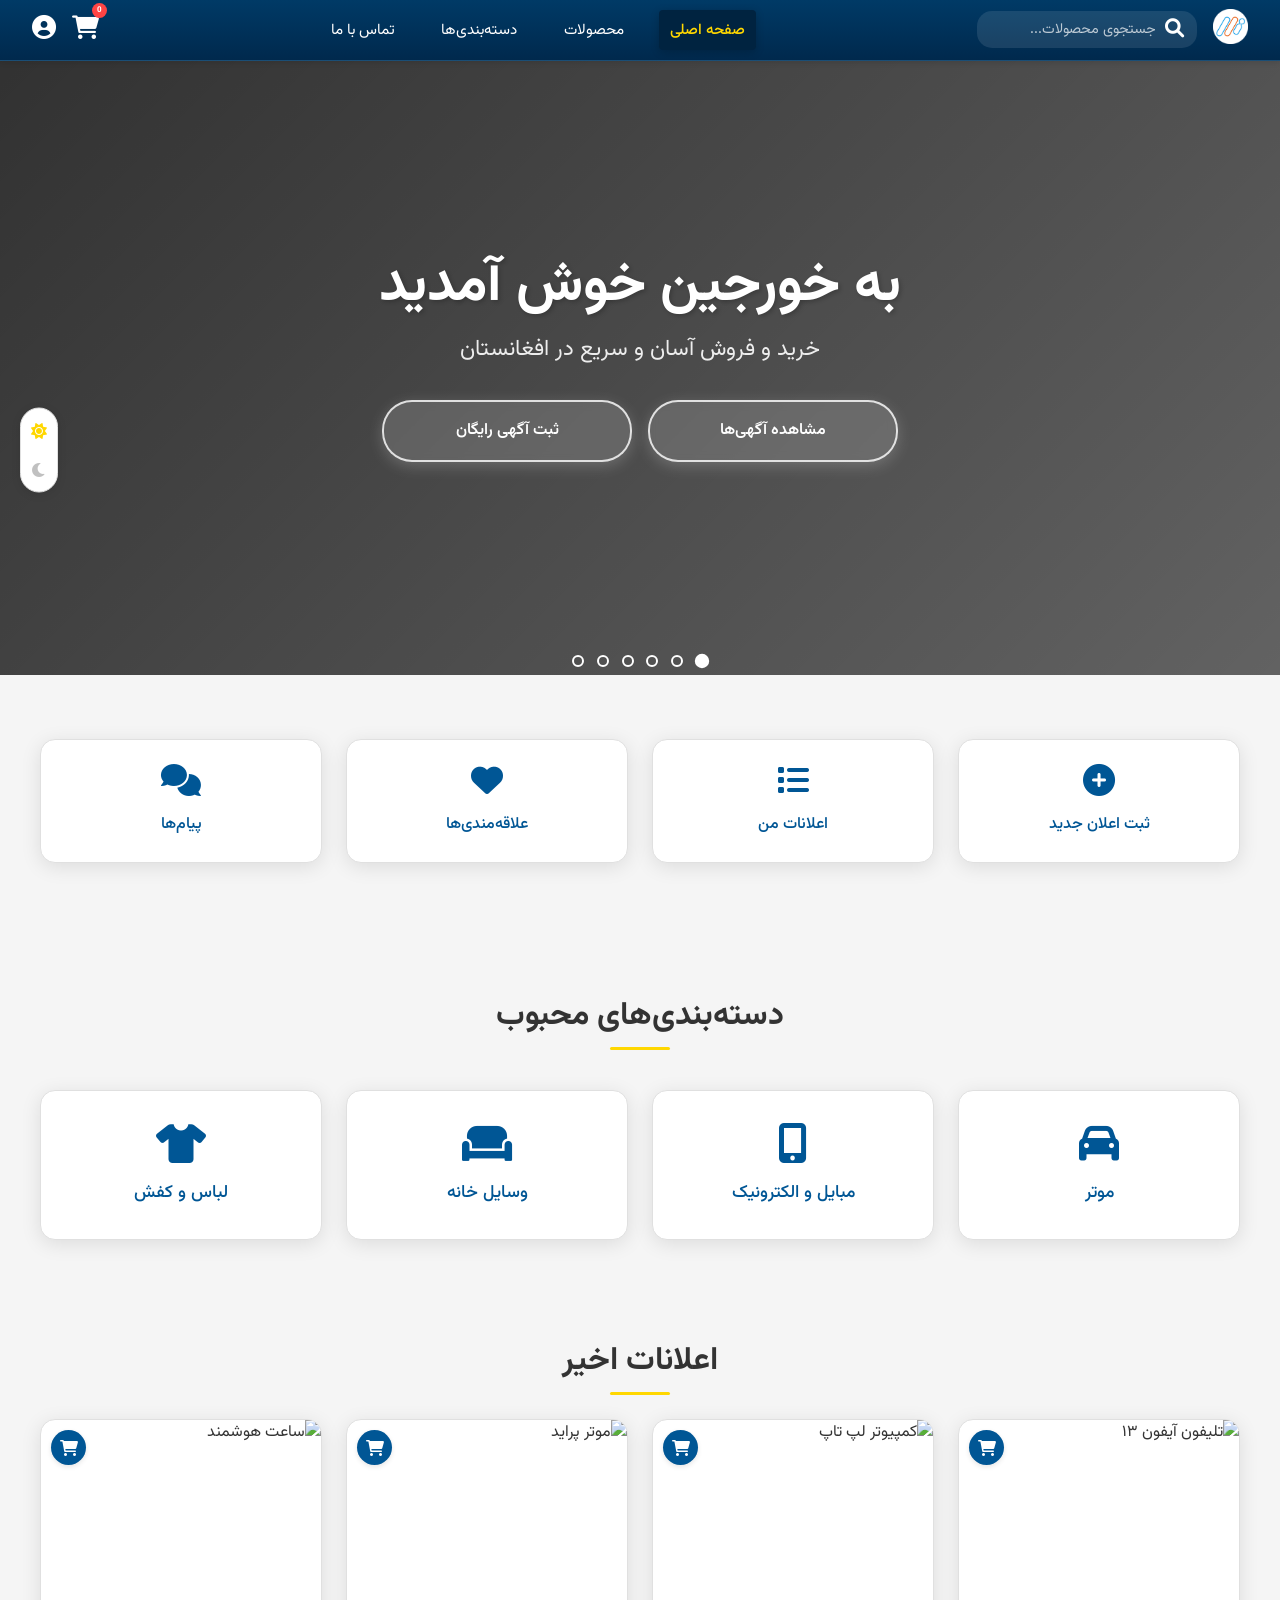
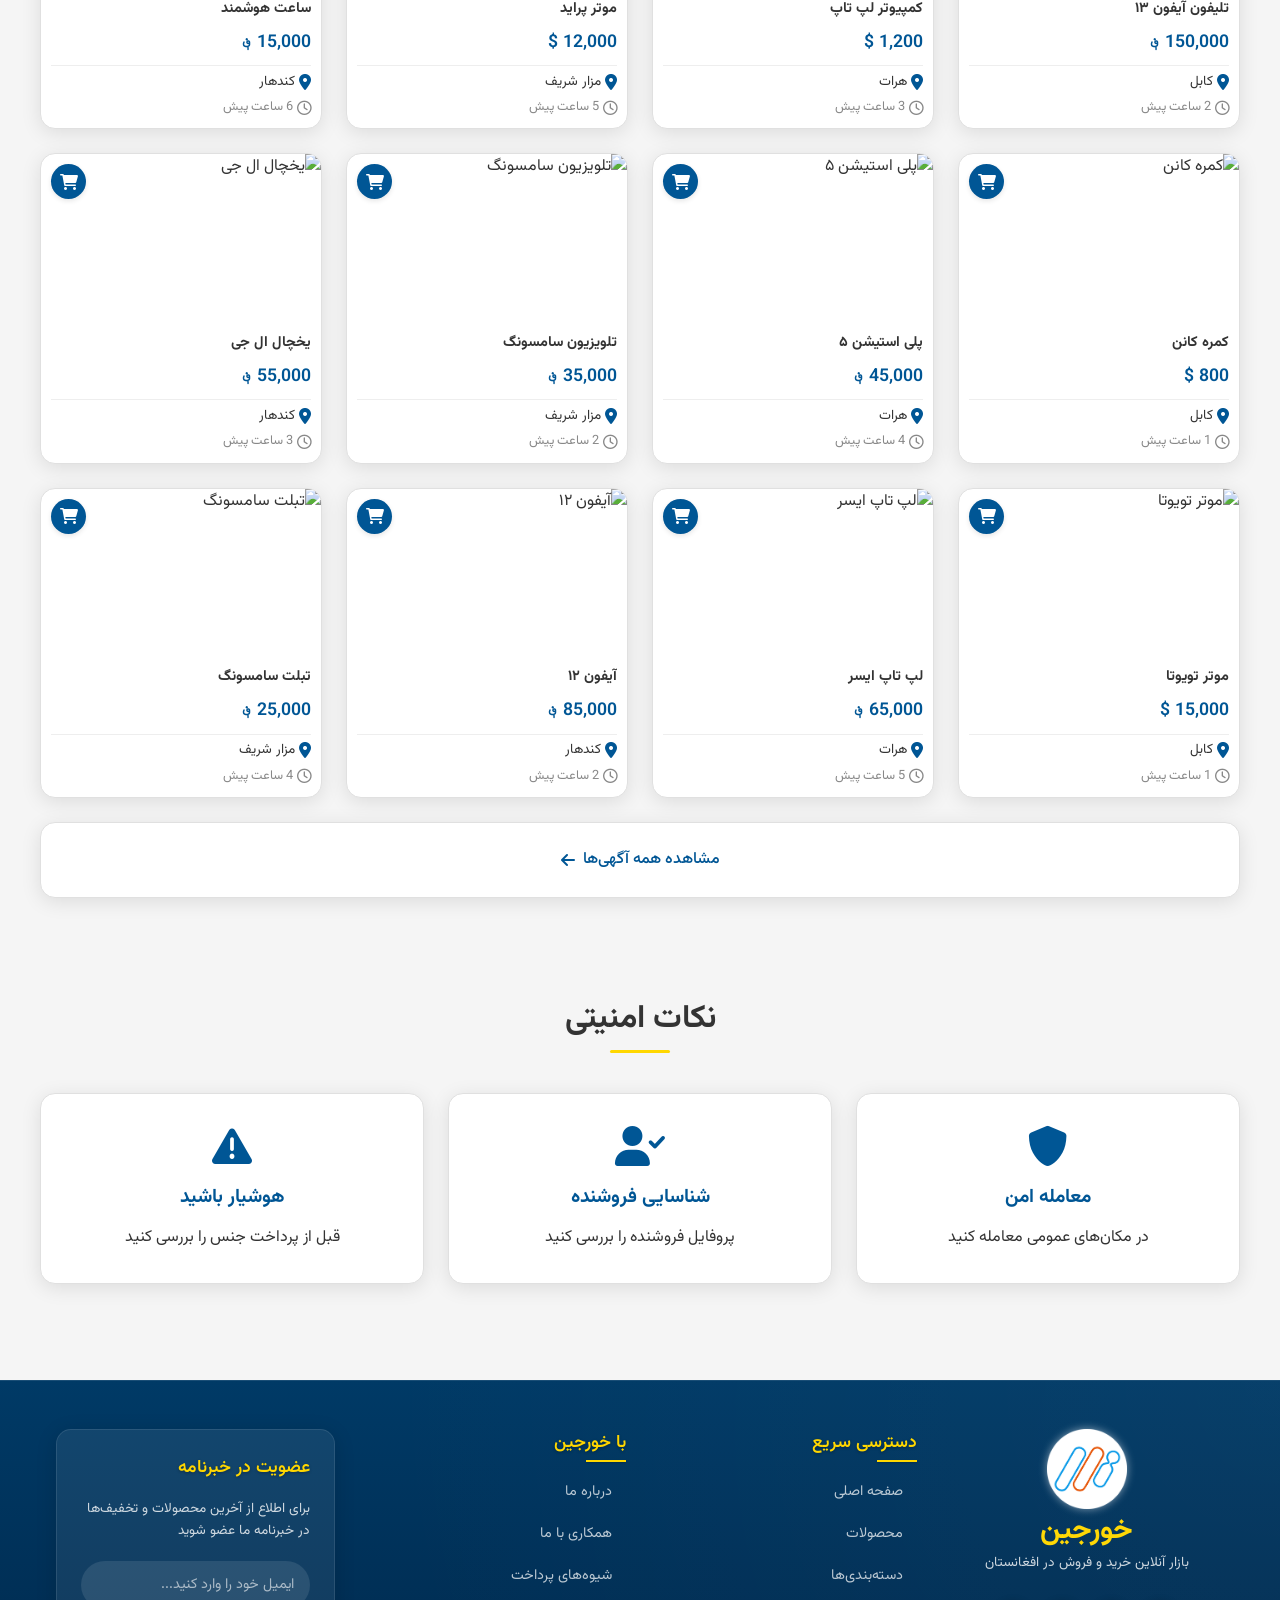
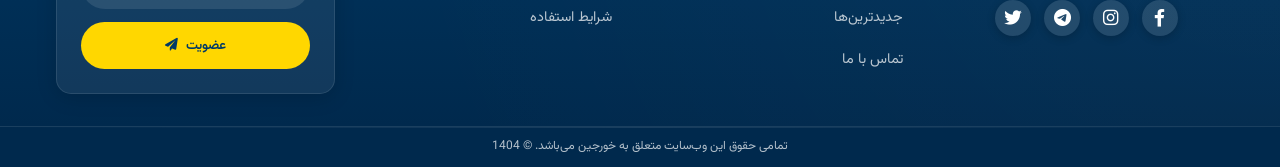
==== commit 203585b8: "snipper height and weight updated" ====
--- a/index.html
+++ b/index.html
@@ -10,8 +10,8 @@
     <link href="https://fonts.googleapis.com/css2?family=Vazirmatn:wght@400;500;600;700&display=swap" rel="stylesheet">
     <style>
         .spinner {
-            width: 40px;
-            height: 40px;
+            width: 2rem;
+            height: 2rem;
             border: 4px solid #f3f3f3;
             border-top: 4px solid #005695;
             border-radius: 50%;
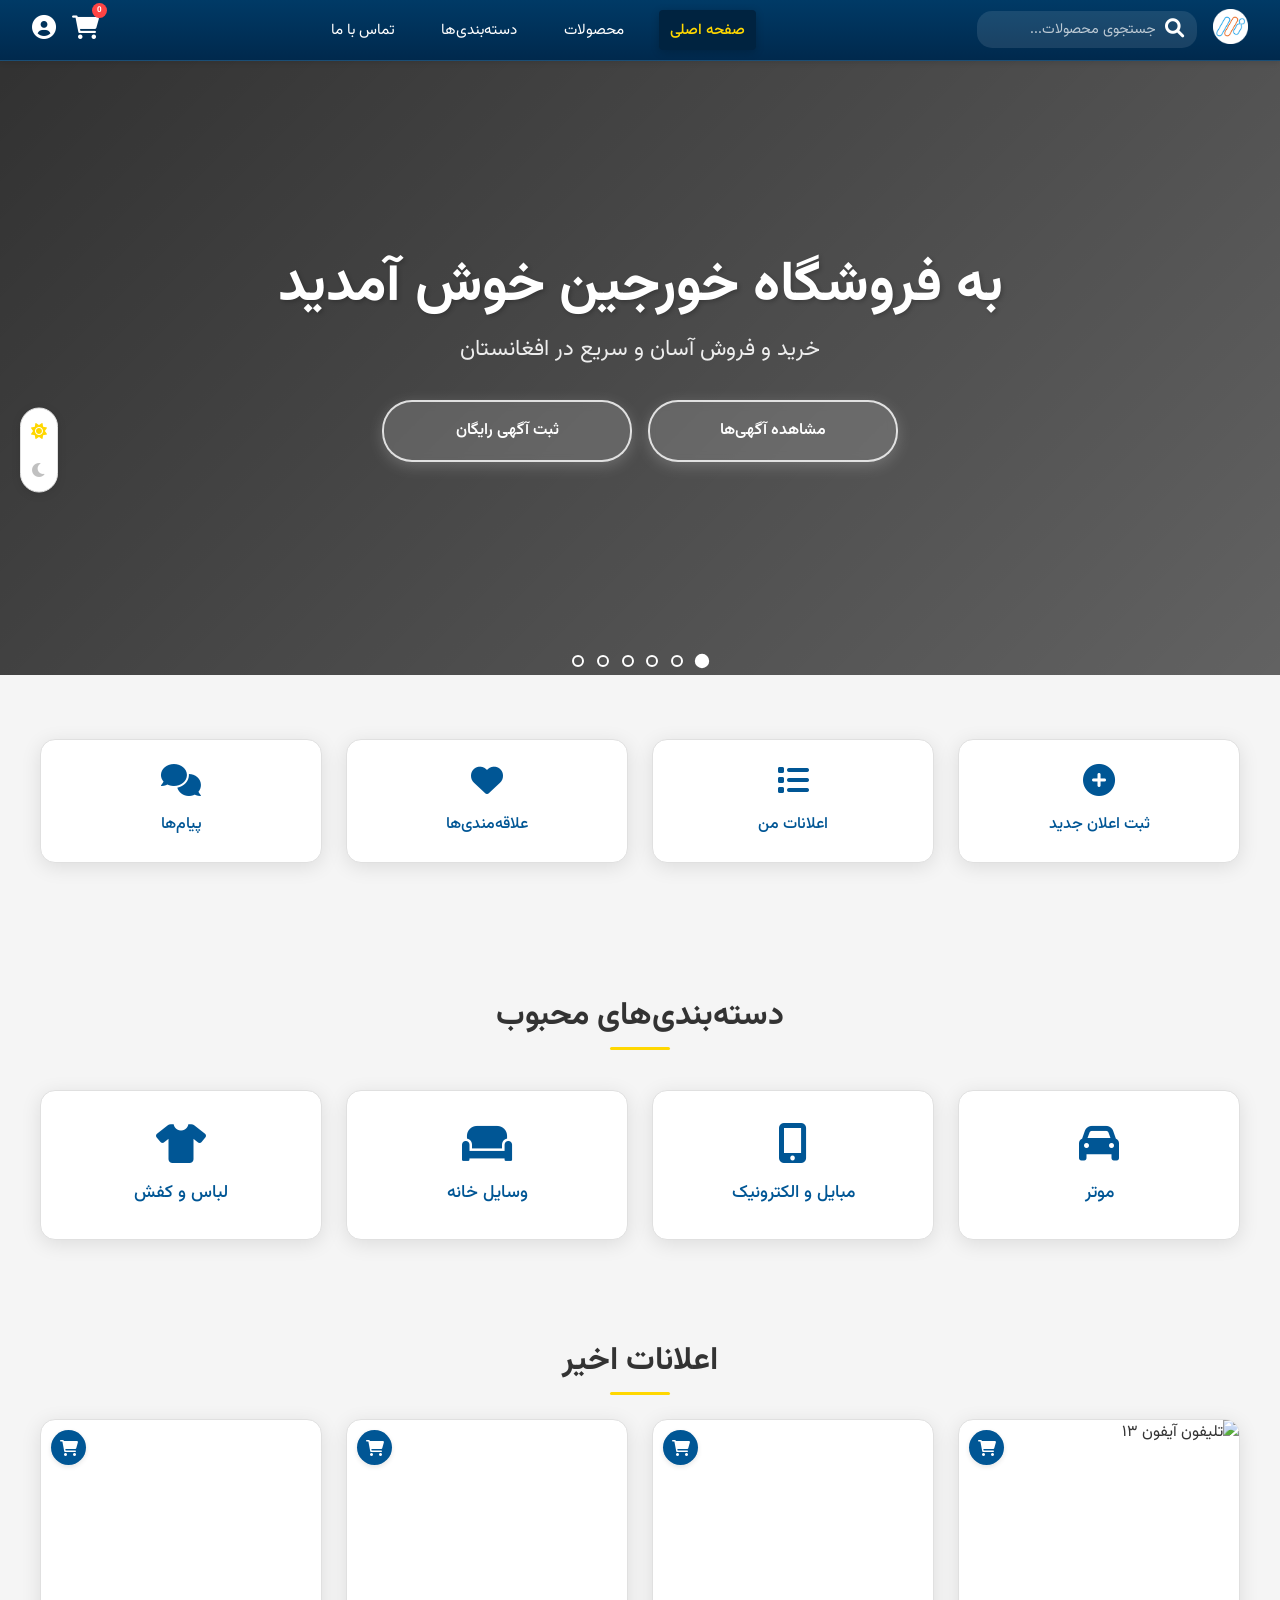
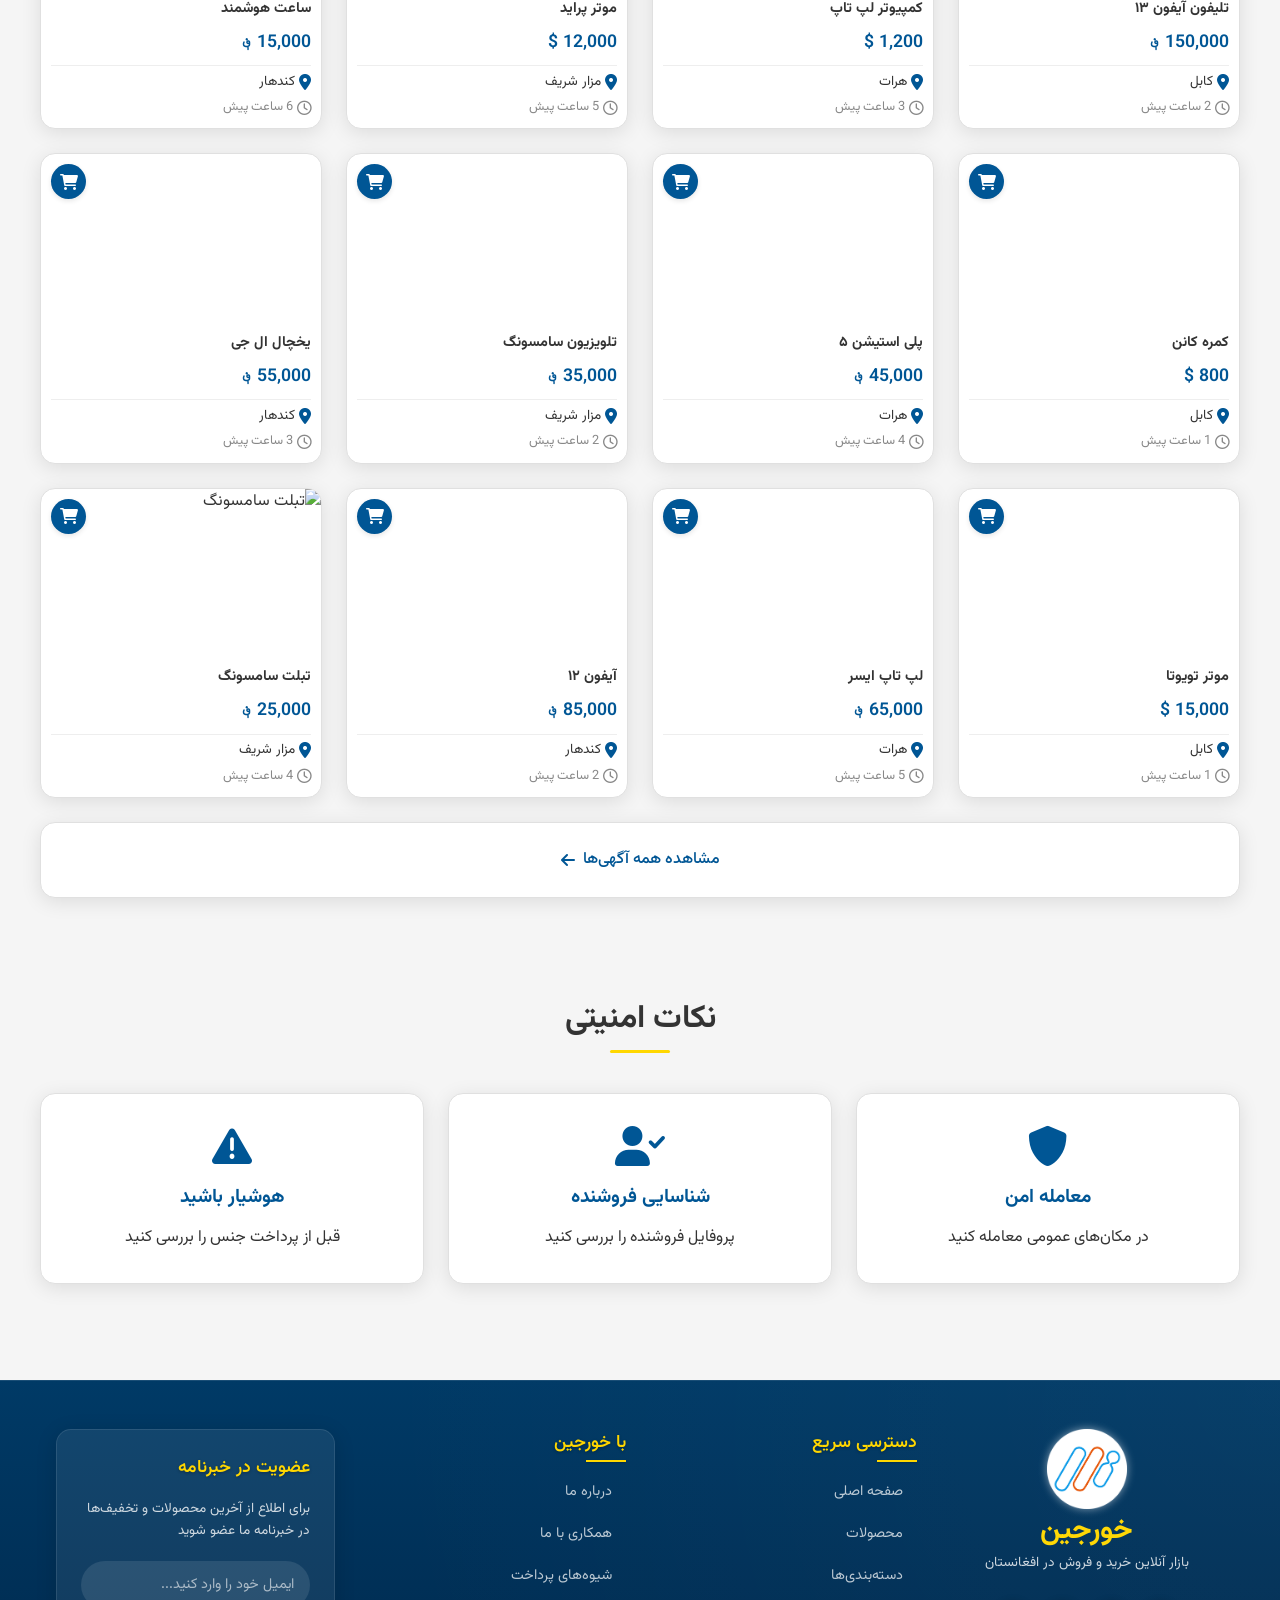
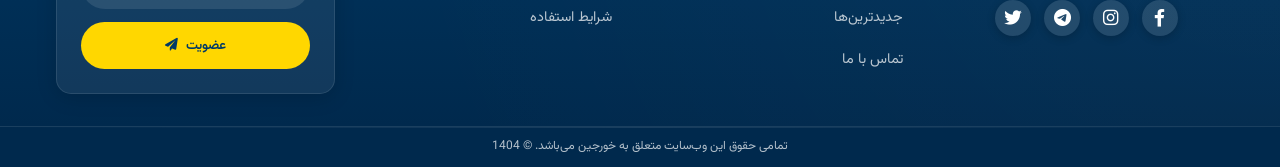
==== commit 7e7ae931: "hero intro got more straight to the point" ====
--- a/index.html
+++ b/index.html
@@ -99,7 +99,7 @@
             </div>
         </div>
         <div class="hero-content">
-            <h1>به خورجین خوش آمدید</h1>
+            <h1>به فروشگاه خورجین خوش آمدید</h1>
             <p>خرید و فروش آسان و سریع در افغانستان</p>
             <div class="hero-buttons">
                 <a href="browse.html" class="cta-button primary">مشاهده آگهی‌ها</a>
